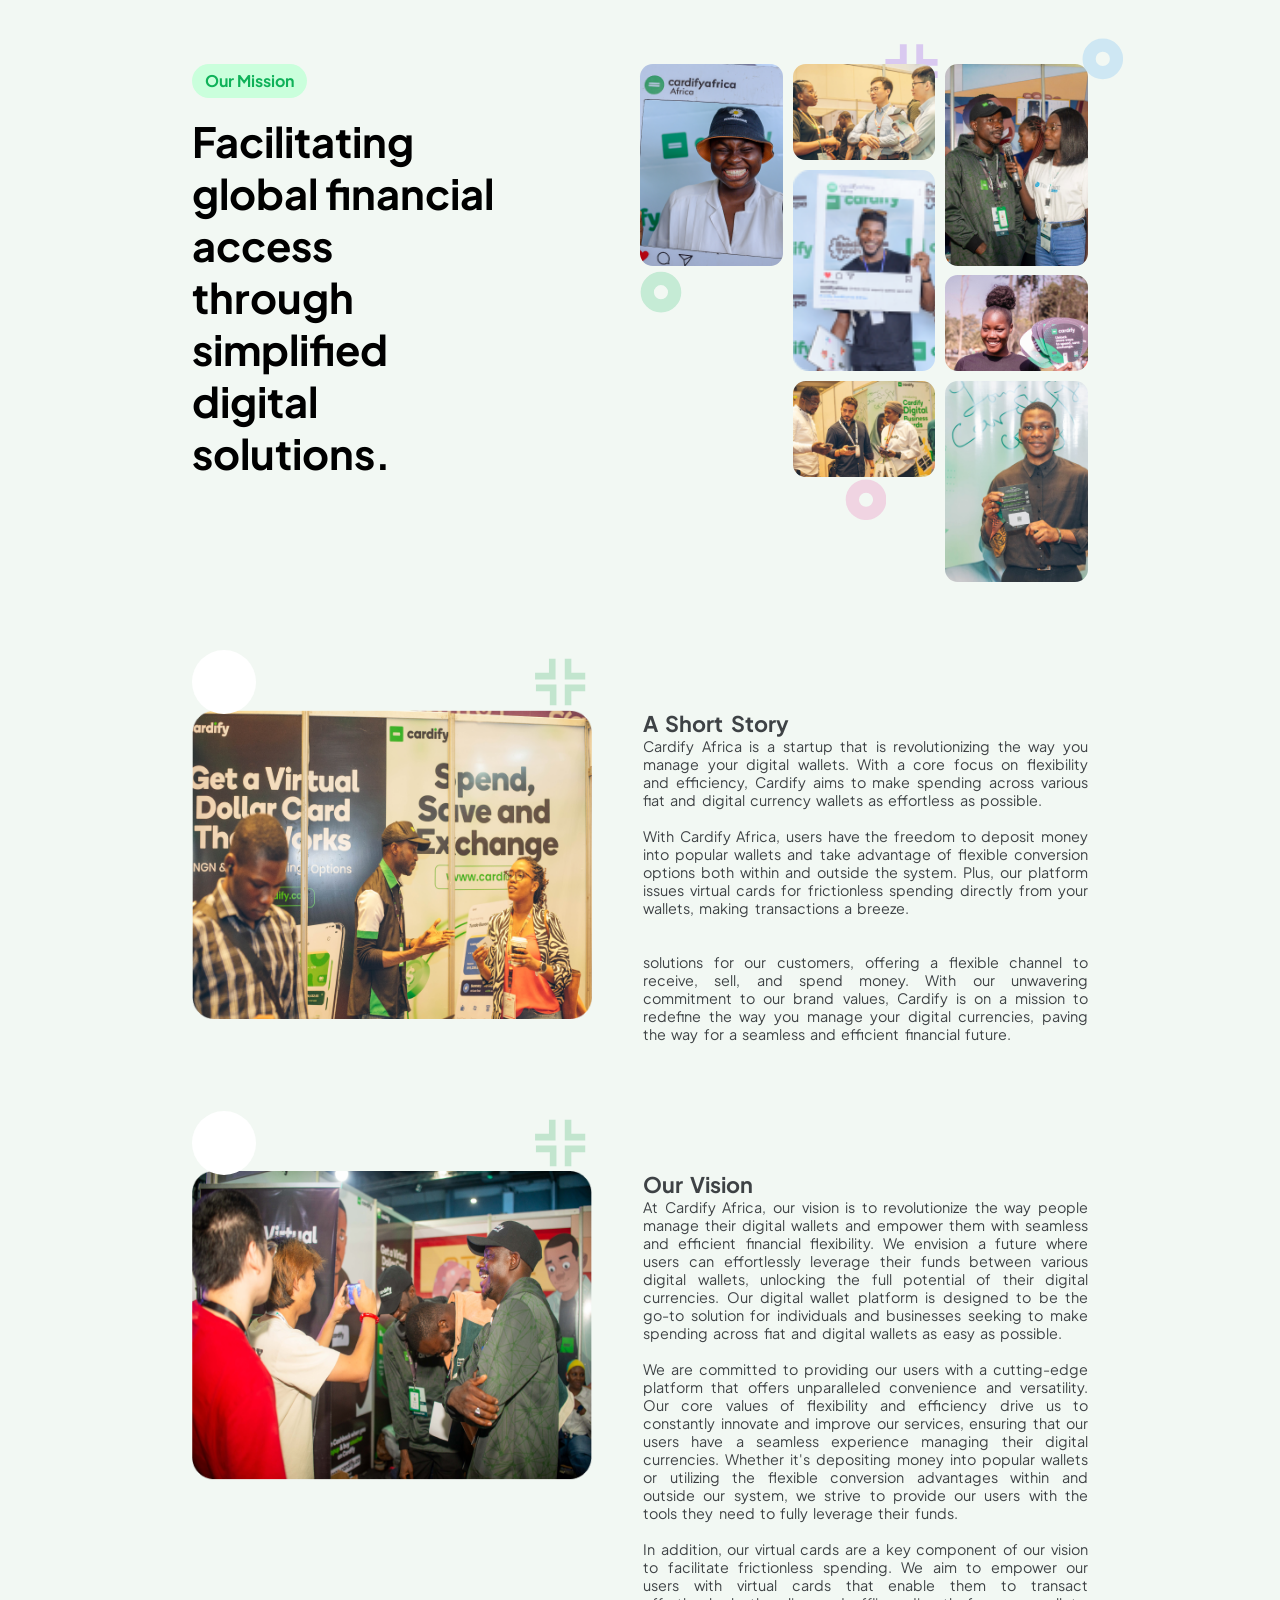
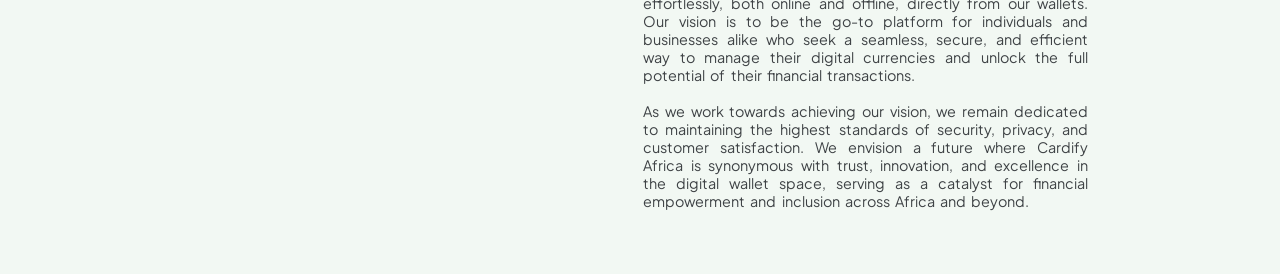
==== about.html @ 4c00d0de "setup and base styling: home and about page" ====
<!DOCTYPE html>
<html lang="en">

<head>
    <meta charset="UTF-8">
    <meta name="viewport" content="width=device-width, initial-scale=1.0">
    <title>About us | Cardify</title>
    <link rel="stylesheet" href="css/style.css">
    <link rel="stylesheet" href="css/globals.css">
    <link rel="stylesheet" href="css/about.css">
</head>

<body>

    <section class="our-mission">
        <div class="our-mission-first">
            <div class="tag-text">Our Mission</div>
            <p>
                Facilitating global financial access through simplified digital solutions.
            </p>
        </div>
        <div class="our-mission-second">
            <div class="grid-underlay">
                <div class="grid-float">
                    <svg width="100%" height="100%" viewBox="0 0 75 75" fill="none" xmlns="http://www.w3.org/2000/svg">
                        <g opacity="0.2">
                            <path d="M32.8881 34.0904H8.91211V26.3204H25.1921V9.81836H32.8881V34.0904Z"
                                fill="#7913E5" />
                            <path d="M67.6674 34.0904H43.6914V9.81836H51.3874V26.3204H67.6674V34.0904Z"
                                fill="#7913E5" />
                            <path d="M33.9233 64.4302H26.2273V47.9282H9.94727V40.1582H33.9233V64.4302Z"
                                fill="#7913E5" />
                            <path d="M51.3874 64.4302H43.6914V40.1582H67.6674V47.9282H51.3874V64.4302Z"
                                fill="#7913E5" />
                        </g>
                    </svg>
                </div>
                <div class="grid-float">
                    <svg width="100%" height="100%" viewBox="0 0 39 39" fill="none" xmlns="http://www.w3.org/2000/svg">
                        <path
                            d="M19.5008 32.4059C26.5838 32.4059 32.3258 26.6639 32.3258 19.5809C32.3258 12.4978 26.5838 6.75586 19.5008 6.75586C12.4177 6.75586 6.67578 12.4978 6.67578 19.5809C6.67578 26.6639 12.4177 32.4059 19.5008 32.4059Z"
                            stroke="#2295F2" stroke-opacity="0.17" stroke-width="12.35" />
                    </svg>

                </div>
                <div class="grid-float">
                    <svg width="100%" height="100%" viewBox="0 0 43 43" fill="none" xmlns="http://www.w3.org/2000/svg">
                        <path
                            d="M21.6698 36.0426C29.4858 36.0426 35.8219 29.7065 35.8219 21.8905C35.8219 14.0744 29.4858 7.73828 21.6698 7.73828C13.8537 7.73828 7.51758 14.0744 7.51758 21.8905C7.51758 29.7065 13.8537 36.0426 21.6698 36.0426Z"
                            stroke="#10B259" stroke-opacity="0.2" stroke-width="13.6957" />
                    </svg>

                </div>
                <div class="grid-float">
                    <svg width="100%" height="100%" viewBox="0 0 43 43" fill="none" xmlns="http://www.w3.org/2000/svg">
                        <path
                            d="M21.7498 35.5719C29.5659 35.5719 35.902 29.2358 35.902 21.4198C35.902 13.6037 29.5659 7.26758 21.7498 7.26758C13.9338 7.26758 7.59766 13.6037 7.59766 21.4198C7.59766 29.2358 13.9338 35.5719 21.7498 35.5719Z"
                            stroke="#E7439C" stroke-opacity="0.2" stroke-width="13.6957" />
                    </svg>
                </div>
            </div>
            <div class="our-mission-image-grid">
                <div class="our-mission-grid-image image-1"></div>
                <div class="our-mission-grid-image image-2"></div>
                <div class="our-mission-grid-image image-3"></div>
                <div class="our-mission-grid-image image-4"></div>
                <div class="our-mission-grid-image image-5"></div>
                <div class="our-mission-grid-image image-6"></div>
                <div class="our-mission-grid-image image-7"></div>
            </div>
        </div>
    </section>

    <section class="short-story">
        <div class="short-story-item">
            <div class="short-story-image-area">
                <img src="./images/about/imgi_24_about-us-image.png" alt="">
                <span>
                    <svg width="100%" height="99.89%" viewBox="0 0 77 76" fill="none" xmlns="http://www.w3.org/2000/svg">
                    <g opacity="0.2">
                    <path d="M33.1328 34.9602H8.50879V26.9802H25.2288V10.0322H33.1328V34.9602Z" fill="#069B40"/>
                    <path d="M68.8525 34.9602H44.2285V10.0322H52.1325V26.9802H68.8525V34.9602Z" fill="#069B40"/>
                    <path d="M34.1963 66.1204H26.2923V49.1724H9.57227V41.1924H34.1963V66.1204Z" fill="#069B40"/>
                    <path d="M52.1325 66.1204H44.2285V41.1924H68.8525V49.1724H52.1325V66.1204Z" fill="#069B40"/>
                    </g>
                    </svg>

                </span><span></span>
            </div>
            <div class="short-story-content-area">
                <h2>A Short Story</h2>
                <p>Cardify Africa is a startup that is revolutionizing the way you manage your digital wallets. With a
                    core focus on flexibility and efficiency, Cardify aims to make spending across various fiat and
                    digital currency wallets as effortless as possible.
                    <br>
                    <br>
                    With Cardify Africa, users have the freedom to deposit money into popular wallets and take advantage
                    of flexible conversion options both within and outside the system. Plus, our platform issues virtual
                    cards for frictionless spending directly from your wallets, making transactions a breeze.

                    <br>
                    <br>
                    <br>
                    solutions for our customers, offering a flexible channel to receive, sell, and spend money. With our
                    unwavering commitment to our brand values, Cardify is on a mission to redefine the way you manage
                    your digital currencies, paving the way for a seamless and efficient financial future.
                </p>
            </div>
        </div>
        <div class="short-story-item">
            <div class="short-story-image-area">
                <img src="./images/about/imgi_25_vision-image.png" alt="">
                <span>
                    <svg width="100%" height="99.89%" viewBox="0 0 77 76" fill="none" xmlns="http://www.w3.org/2000/svg">
                    <g opacity="0.2">
                    <path d="M33.1328 34.9602H8.50879V26.9802H25.2288V10.0322H33.1328V34.9602Z" fill="#069B40"/>
                    <path d="M68.8525 34.9602H44.2285V10.0322H52.1325V26.9802H68.8525V34.9602Z" fill="#069B40"/>
                    <path d="M34.1963 66.1204H26.2923V49.1724H9.57227V41.1924H34.1963V66.1204Z" fill="#069B40"/>
                    <path d="M52.1325 66.1204H44.2285V41.1924H68.8525V49.1724H52.1325V66.1204Z" fill="#069B40"/>
                    </g>
                    </svg>

                </span><span></span>
            </div>
            <div class="short-story-content-area">
                <h2>Our Vision</h2>
                <p>
                    At Cardify Africa, our vision is to revolutionize the way people manage their digital wallets and
                    empower them with seamless and efficient financial flexibility. We envision a future where users can
                    effortlessly leverage their funds between various digital wallets, unlocking the full potential of
                    their digital currencies. Our digital wallet platform is designed to be the go-to solution for
                    individuals and businesses seeking to make spending across fiat and digital wallets as easy as
                    possible.
                    <br>
                    <br>
                    We are committed to providing our users with a cutting-edge platform that offers unparalleled
                    convenience and versatility. Our core values of flexibility and efficiency drive us to constantly
                    innovate and improve our services, ensuring that our users have a seamless experience managing their
                    digital currencies. Whether it's depositing money into popular wallets or utilizing the flexible
                    conversion advantages within and outside our system, we strive to provide our users with the tools
                    they need to fully leverage their funds.

                    <br>
                    <br>
                    In addition, our virtual cards are a key component of our vision to facilitate frictionless
                    spending. We aim to empower our users with virtual cards that enable them to transact effortlessly,
                    both online and offline, directly from our wallets. Our vision is to be the go-to platform for
                    individuals and businesses alike who seek a seamless, secure, and efficient way to manage their
                    digital currencies and unlock the full potential of their financial transactions.

                    <br>
                    <br>
                    As we work towards achieving our vision, we remain dedicated to maintaining the highest standards of
                    security, privacy, and customer satisfaction. We envision a future where Cardify Africa is
                    synonymous with trust, innovation, and excellence in the digital wallet space, serving as a catalyst
                    for financial empowerment and inclusion across Africa and beyond.

                </p>
            </div>
        </div>
    </section>
</body>

</html>
---- css/style.css ----
/* Reset */
* {
  margin: 0;
  padding: 0;
  box-sizing: border-box;
  /* font-family: Inter, Arial, sans-serif; */
}


/* Body background (very important) */
body {
  /* display: flex; */
  /* justify-content: center; */
  background: #F2F8F3; /* light grey/purple tint like Cardify */
}

/* Header */
.header {
  width: 100%;
  padding: 16px 0;
  /* background: #ffffff; */
  /* border-bottom: 1px solid red; */
  display: flex;
  align-items: center;
  justify-content: space-between;
  /* position: absolute; */
}

/* Logo */
.logo img {
  width: 150px;
}

/* Nav */
.nav ul {
  display: flex;
  list-style: none;
  gap: 32px;
}

.nav a {
  text-decoration: none;
  color: black;
  font-size: 15px;
  font-weight: 500;
  transition: all 0.25s ease;
}

.nav a:hover {
  color: #111827; /* darker on hover */
}

/* CTA */
.cta {
  display: flex;
  align-items: center;
  gap: 12px;
  /* background-color: red; */
  font-size: 14px;
  font-weight: 500;
  padding: 10px 18px;
  border-radius: 8px;
  text-decoration: none ;
}

.btn1 {
    border: 1px solid black;
    text-decoration: none;
    padding: 12px 18px;
    border-radius: 8px;
    color: #111827;
}

.btn2 {
    border: 1px solid black;
    text-decoration: none;
    padding: 12px 18px;
    border-radius: 8px;
    color: #ffffff;
    background-color: #111827;
    font-weight: 500;
}

/* HERO-SECTION  */

/* Hero Section */
.hero {
  margin-top: 100px;
  display: flex;
  align-items: center;
  justify-content: center;
  gap: 30px;
}

/* Layout */
.hero-container {
  display: flex;
  align-items: center;
  justify-content: space-between;
  gap: 20px;
}

/* Text */
.hero-text {
    max-width: 350px;
}

/* Badge */
.badge {
  display: inline-block;
  background: #ede9fe;
  color: #7c3aed;
  padding: 6px 12px;
  font-size: 12px;
  border-radius: 20px;
  margin-bottom: 20px;
  font-weight: 600;
}

/* Heading */
.hero-text h1 {
  font-size: 50px;
  font-weight: 550;
  line-height: 1.1;
  letter-spacing: -1.5px;
  color: #111827;
  margin-bottom: 20px;
}

.hero-text h1 span {
    color: #22c55e;
}

/* Paragraph */
.hero-text p {
  font-size: 14px;
  font-weight: 100;
  line-height: 1.6;
  color: black;
}

/* Buttons */
.hero-buttons {
  display: flex;
  gap: 15px;
  margin-top: 20px;
}

.hero-buttons img {
    height: 45px;
    width: auto;
    cursor: pointer;

}

.store-btn {
    display: inline-block;
    /* border-radius: 8px; */
    /* overflow: hidden; */
}

.store-btn {
    border-radius: 12px;
    overflow: hidden;
}
/* Primary button
.btn.primary {
  background: #7c3aed;
  color: #fff;
} */

/* .btn.primary:hover {
  background: #6d28d9;
} */

/* Secondary button */


/* .btn.secondary:hover {
  background: #e5e7eb;
} */

/* Image */
.hero-image {
    /* border: 4px solid ; */
    flex: 1;
    text-align: right;
}
.hero-image img {
  width: 100%;
  max-width: 500px;
}

.tribe-section {
  padding: 100px 20px;
  background: #f6f7f9;
  text-align: center;
}
---- css/globals.css ----
@font-face {
    font-family: "cardify";
    src: url("/font/PlusJakartaSans-VariableFont_wght.ttf") format("truetype");
    /* font-style: normal; */
}

* {
    margin: 0;
    padding: 0;
    box-sizing: border-box;
    font-family: "cardify", "sans-serif";
    text-decoration: none;
}

:root {
    --gap-xs: 2rem;
    --gap-s: 4rem;
    --gap-m: 8rem;
    --gap-l: 16rem;
    --gap-xl: 32rem;

    --gap-x-xs: 2rem;
    --gap-x-s: 4rem;
    --gap-x-m: 8rem;
    --gap-x-l: 16rem;
    --gap-x-xl: 32rem;


    --bg-accent: #19CC3F;
    --bg-primary: #F2F8F3;
    --bg-secondary: #F2F8F3;
    --bg-tag: #CAFFDC;
    --bg-btn-primary: #122231;


    --stroke-primary: #EAEAEA;
    --stroke-accent: #9DDDB6;


    --text-primary: #000000;
    --text-accent: #0FB259;
    --text-white: #fff;
    --sub-text-primary: #3E4245;
}

html {
    font-size: 16px;
}

body {
    width: 100%;
    overflow-x: hidden !important;
}

.wrapper {
    width: 100%;
}

.tag-text {
    padding: 0.4rem 0.8rem;
    font-size: 1rem;
    color: var(--text-accent);
    background-color: var(--bg-tag);
    border-radius: 2rem;
    width: max-content;
    font-weight: bolder;
    margin-bottom: 1.1rem;
}
---- css/about.css ----
section.short-story,
section.our-mission {
    padding: var(--gap-s) calc(var(--gap-l) * 0.75);
    display: flex;
    justify-content: center;
    gap: var(--gap-m);
    background-color: var(--bg-primary);
}

section.our-mission .our-mission-first {
    display: flex;
    flex-direction: column;
    align-items: flex-start;
    flex: 1;
}

section.our-mission .our-mission-first p {
    font-size: 2.6rem;
    font-weight: bolder;
    margin-right: 0.8rem;
}

section.our-mission .our-mission-second {
    min-width: clamp(10rem, 28rem, 95vw);
    position: relative;
    min-height: 30rem;
}

section.our-mission .our-mission-second .grid-underlay {
    width: 100%;
    height: 100%;
    position: absolute;
    z-index: 0;
}

section.our-mission .our-mission-second .grid-float {
    position: absolute;
    width: 2.6rem;
    height: 2.6rem;
}

section.our-mission .our-mission-second .grid-float:nth-child(1) {
    top: -1rem;
    right: 35%;
    transform: scale(1.6);
}

section.our-mission .our-mission-second .grid-float:nth-child(2) {
    right: -2.2rem;
    top: -5%;
}

section.our-mission .our-mission-second .grid-float:nth-child(3) {
    top: 40%;
    left: 0;
}

section.our-mission .our-mission-second .grid-float:nth-child(4) {
    bottom: 12%;
    right: 45%;
}

.our-mission-second .our-mission-image-grid {
    display: grid;
    grid-template-columns: repeat(3, 1fr);
    grid-template-rows: repeat(5, 6rem);
    grid-template-areas:
    "a b c"
    "a d c"
    ". d e"
    ". f g"
    ". . g";
    grid-gap: 0.6rem;
    width: 100%;
    height: max-content;
}

.our-mission-second .our-mission-image-grid .our-mission-grid-image {
    border-radius: 0.8rem;
    background-size: cover;
    background-repeat: no-repeat;
    cursor: pointer;
    position: relative;
    transition: all .2s linear;
}

.our-mission-second .our-mission-image-grid .our-mission-grid-image:hover {
    transform: scale(1.2);
    box-shadow: 3px 3px 8px #3e3e3e7b;
    z-index: 2;
}

.our-mission-second .our-mission-image-grid:hover .our-mission-grid-image:not(:hover) {
    filter: blur(2px);
}

.our-mission-second .our-mission-image-grid .image-1 {
    grid-area: a;
    background-image: url(/images/about/imgi_15_image-1.png);
}

.our-mission-second .our-mission-image-grid .image-2 {
    grid-area: b;
    background-image: url(/images/about/imgi_16_image-2.png);
}

.our-mission-second .our-mission-image-grid .image-3 {
    grid-area: c;
    background-image: url(/images/about/imgi_17_image-3.png);
}

.our-mission-second .our-mission-image-grid .image-4 {
    grid-area: d;
    background-image: url(/images/about/imgi_18_image-4.png);
}

.our-mission-second .our-mission-image-grid .image-5 {
    grid-area: e;
    background-image: url(/images/about/imgi_19_image-5.png);
}

.our-mission-second .our-mission-image-grid .image-6 {
    grid-area: f;
    background-image: url(/images/about/imgi_20_image-6.png);
}

.our-mission-second .our-mission-image-grid .image-7 {
    grid-area: g;
    background-image: url(/images/about/imgi_21_image-7.png);
}

section.short-story {
    flex-direction: column;
    gap: var(--gap-m);
}

section.short-story .short-story-item {
    width: 100%;
    display: flex;
    gap: calc(var(--gap-s) * 0.8);
}

section.short-story .short-story-content-area {
    font-weight: light;
    word-spacing: 0.2rem;
    font-size: 0.9rem;
    flex: 1;
    color: var(--sub-text-primary);
    text-align: justify;
}

section.short-story .short-story-content-area h2 {
    width: 100%;
    text-align: start;
}

section.short-story .short-story-image-area {
    position: relative;
    display: flex;
    flex-direction: column;
    align-items: center;
    width: 25rem;
}

section.short-story .short-story-image-area span{
    position: absolute;
    top: -3.8rem;
    width: 4rem;
    height: 4rem;
    z-index: 0;
}

section.short-story .short-story-image-area span:first-of-type{
    right: 0;
}

section.short-story .short-story-image-area span:last-of-type{
    background-color: var(--text-white);
    border-radius: 50%;
    left: 0;
}
section.short-story .short-story-image-area img {
    position: relative;
    width: 100%;
}
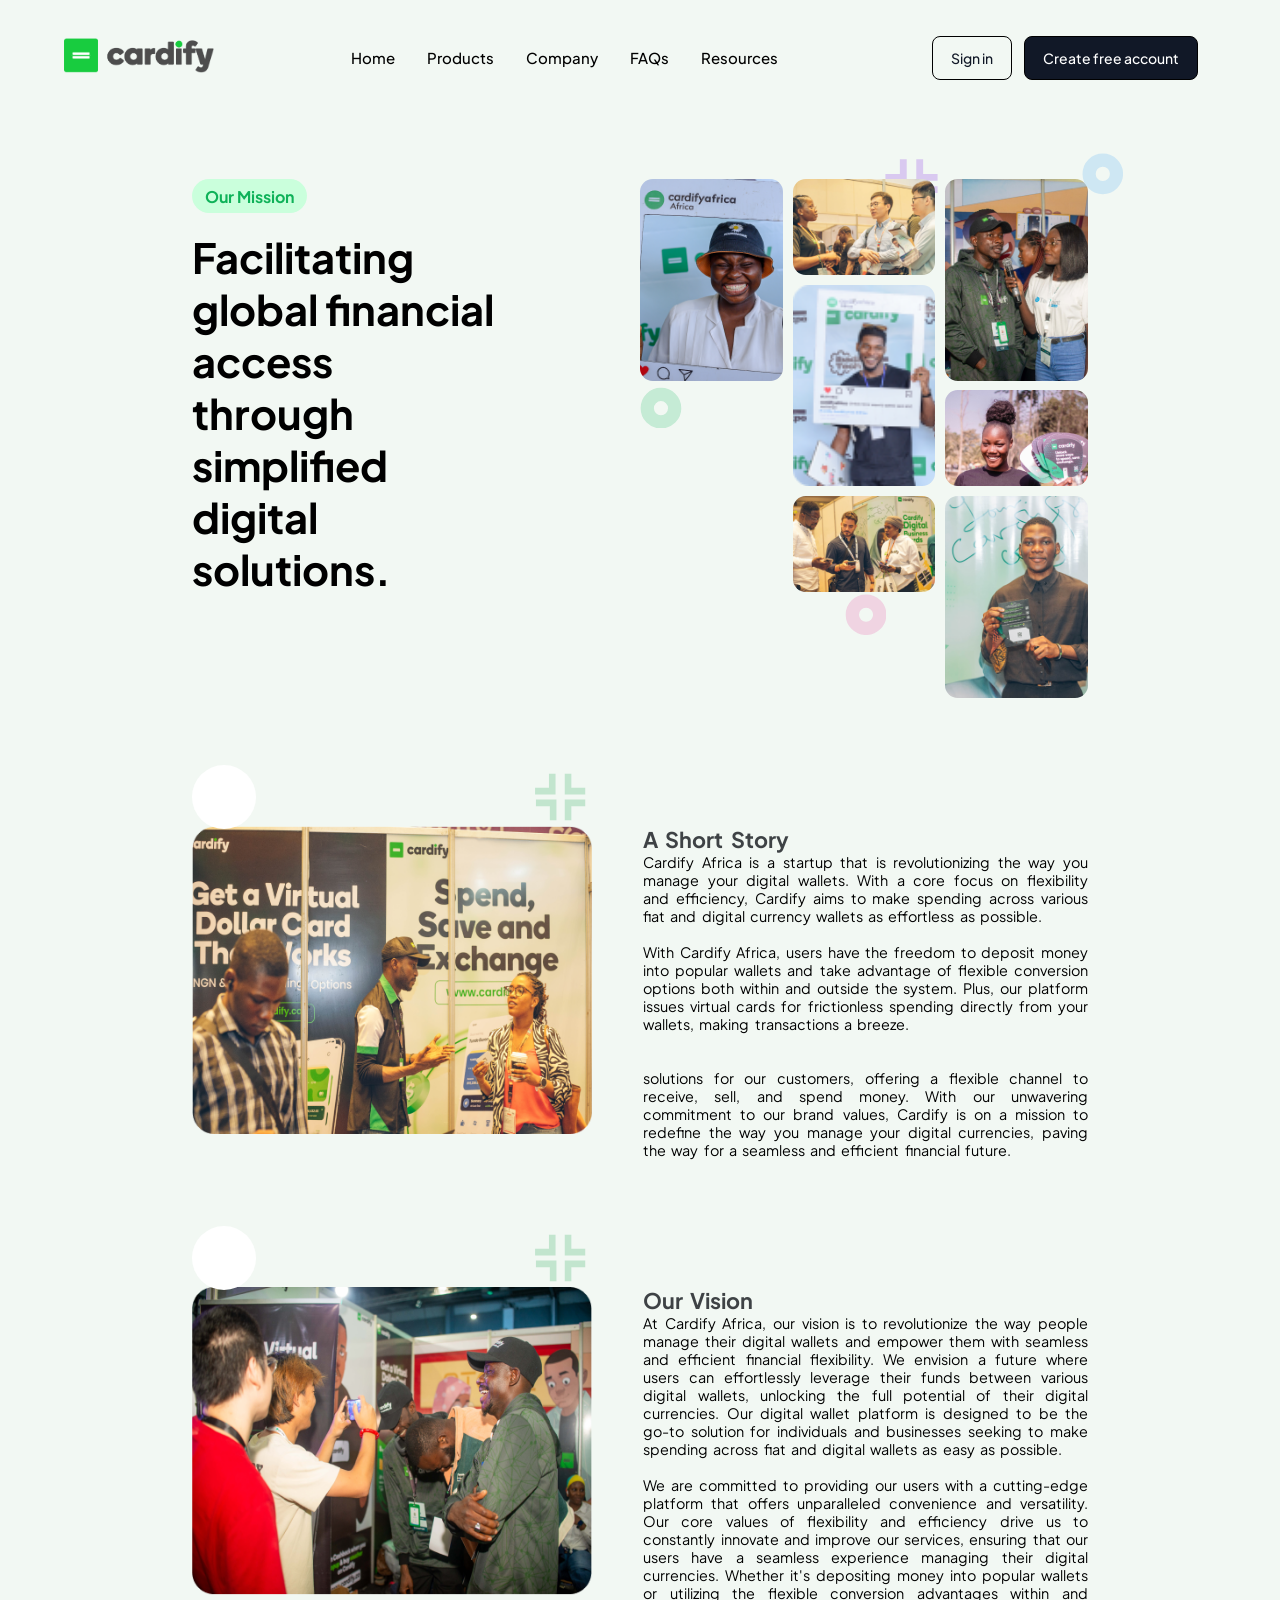
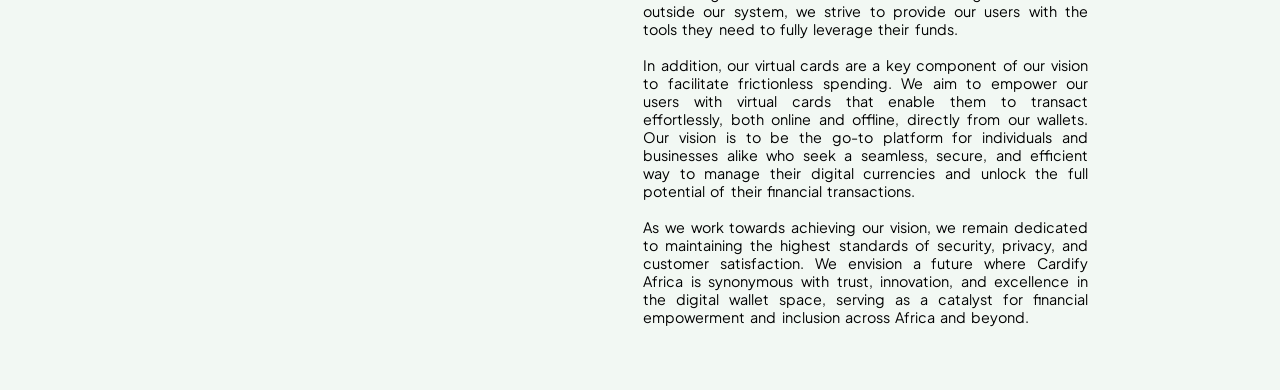
==== commit 06e31e23: "setup and base styling for faq, contacts, and privacy pages. update gap system" ====
--- a/about.html
+++ b/about.html
@@ -8,9 +8,35 @@
     <link rel="stylesheet" href="css/style.css">
     <link rel="stylesheet" href="css/globals.css">
     <link rel="stylesheet" href="css/about.css">
+
+    <link rel="shortcut icon" href="./images/logo-icon.png" type="image/x-icon">
 </head>
 
 <body>
+        <header class="header">
+
+            <!-- Logo -->
+            <div class="logo">
+                <img src="./image/imgi_1_CardifyLogo.png" alt="logo">
+            </div>
+
+            <!-- Navigation -->
+            <nav class="nav">
+                <ul>
+                    <li><a href="#">Home</a></li>
+                    <li><a href="#">Products</a></li>
+                    <li><a href="#">Company</a></li>
+                    <li><a href="#">FAQs</a></li>
+                    <li><a href="#">Resources</a></li>
+                </ul>
+            </nav>
+
+            <!-- CTA Button -->
+            <div class="cta">
+                <a href="#" class="btn1">Sign in</a>
+                <a href="#" class="btn2">Create free account</a>
+            </div>
+        </header>
 
     <section class="our-mission">
         <div class="our-mission-first">
--- a/css/style.css
+++ b/css/style.css
@@ -24,6 +24,11 @@
   align-items: center;
   justify-content: space-between;
   /* position: absolute; */
+}
+
+
+header.header {
+  padding: calc(var(--gap-x-s) * 0.4) var(--gap-x-s);
 }
 
 /* Logo */
@@ -195,4 +200,138 @@
   padding: 100px 20px;
   background: #f6f7f9;
   text-align: center;
+}
+
+
+/* SHARED STYLES */
+
+section.short-story,
+section.our-mission {
+    padding: var(--gap-s) calc(var(--gap-l) * 0.75);
+    display: flex;
+    justify-content: center;
+    gap: var(--gap-m);
+    background-color: var(--bg-primary);
+}
+
+section.our-mission .our-mission-first {
+    display: flex;
+    flex-direction: column;
+    align-items: flex-start;
+    flex: 1;
+}
+
+section.our-mission .our-mission-first p {
+    font-size: 2.6rem;
+    font-weight: bolder;
+    margin-right: 0.8rem;
+}
+
+section.our-mission .our-mission-second {
+    min-width: clamp(10rem, 28rem, 95vw);
+    position: relative;
+    min-height: 30rem;
+}
+
+section.our-mission .our-mission-second .grid-underlay {
+    width: 100%;
+    height: 100%;
+    position: absolute;
+    z-index: 0;
+}
+
+section.our-mission .our-mission-second .grid-float {
+    position: absolute;
+    width: 2.6rem;
+    height: 2.6rem;
+}
+
+section.our-mission .our-mission-second .grid-float:nth-child(1) {
+    top: -1rem;
+    right: 35%;
+    transform: scale(1.6);
+}
+
+section.our-mission .our-mission-second .grid-float:nth-child(2) {
+    right: -2.2rem;
+    top: -5%;
+}
+
+section.our-mission .our-mission-second .grid-float:nth-child(3) {
+    top: 40%;
+    left: 0;
+}
+
+section.our-mission .our-mission-second .grid-float:nth-child(4) {
+    bottom: 12%;
+    right: 45%;
+}
+
+.our-mission-second .our-mission-image-grid {
+    display: grid;
+    grid-template-columns: repeat(3, 1fr);
+    grid-template-rows: repeat(5, 6rem);
+    grid-template-areas:
+    "a b c"
+    "a d c"
+    ". d e"
+    ". f g"
+    ". . g";
+    grid-gap: 0.6rem;
+    width: 100%;
+    height: max-content;
+}
+
+.our-mission-second .our-mission-image-grid .our-mission-grid-image {
+    border-radius: 0.8rem;
+    background-size: cover;
+    background-repeat: no-repeat;
+    cursor: pointer;
+    position: relative;
+    transition: all .2s linear;
+}
+
+.our-mission-second .our-mission-image-grid .our-mission-grid-image:hover {
+    transform: scale(1.2);
+    box-shadow: 3px 3px 8px #3e3e3e7b;
+    z-index: 2;
+}
+
+.our-mission-second .our-mission-image-grid:hover .our-mission-grid-image:not(:hover) {
+    filter: blur(2px);
+}
+
+.our-mission-second .our-mission-image-grid .image-1 {
+    grid-area: a;
+    background-image: url(/images/about/imgi_15_image-1.png);
+}
+
+.our-mission-second .our-mission-image-grid .image-2 {
+    grid-area: b;
+    background-image: url(/images/about/imgi_16_image-2.png);
+}
+
+.our-mission-second .our-mission-image-grid .image-3 {
+    grid-area: c;
+    background-image: url(/images/about/imgi_17_image-3.png);
+}
+
+.our-mission-second .our-mission-image-grid .image-4 {
+    grid-area: d;
+    background-image: url(/images/about/imgi_18_image-4.png);
+}
+
+.our-mission-second .our-mission-image-grid .image-5 {
+    grid-area: e;
+    background-image: url(/images/about/imgi_19_image-5.png);
+}
+
+.our-mission-second .our-mission-image-grid .image-6 {
+    grid-area: f;
+    background-image: url(/images/about/imgi_20_image-6.png);
+}
+
+.our-mission-second .our-mission-image-grid .image-7 {
+    grid-area: g;
+    background-image: url(/images/about/imgi_21_image-7.png);
 }
--- a/css/globals.css
+++ b/css/globals.css
@@ -66,3 +66,44 @@
     font-weight: bolder;
     margin-bottom: 1.1rem;
 }
+
+p {
+    color: var(--text-primary);
+}
+
+@media screen and (max-width: 900px) {
+    :root {
+        --gap-x-xs: 1rem;
+        --gap-x-s: 2rem;
+        --gap-x-m: 4rem;
+        --gap-x-l: 8rem;
+        --gap-x-xl: 16rem;
+    }
+}
+
+@media screen and (max-width: 768px) {
+    html {
+        font-size: 12px;
+    }
+
+    :root {
+        --gap-x-xs: 0.5rem;
+        --gap-x-s: 1rem;
+        --gap-x-m: 2rem;
+        --gap-x-l: 4rem;
+        --gap-x-xl: 8rem;
+    }
+}
+
+@media screen and (max-width: 576px) {
+    html {
+        font-size: 10px;
+    }
+    :root {
+        --gap-x-xs: 0.25rem;
+        --gap-x-s: 0.5rem;
+        --gap-x-m: 1rem;
+        --gap-x-l: 2rem;
+        --gap-x-xl: 4rem;
+    }
+}
--- a/css/about.css
+++ b/css/about.css
@@ -1,133 +1,3 @@
-section.short-story,
-section.our-mission {
-    padding: var(--gap-s) calc(var(--gap-l) * 0.75);
-    display: flex;
-    justify-content: center;
-    gap: var(--gap-m);
-    background-color: var(--bg-primary);
-}
-
-section.our-mission .our-mission-first {
-    display: flex;
-    flex-direction: column;
-    align-items: flex-start;
-    flex: 1;
-}
-
-section.our-mission .our-mission-first p {
-    font-size: 2.6rem;
-    font-weight: bolder;
-    margin-right: 0.8rem;
-}
-
-section.our-mission .our-mission-second {
-    min-width: clamp(10rem, 28rem, 95vw);
-    position: relative;
-    min-height: 30rem;
-}
-
-section.our-mission .our-mission-second .grid-underlay {
-    width: 100%;
-    height: 100%;
-    position: absolute;
-    z-index: 0;
-}
-
-section.our-mission .our-mission-second .grid-float {
-    position: absolute;
-    width: 2.6rem;
-    height: 2.6rem;
-}
-
-section.our-mission .our-mission-second .grid-float:nth-child(1) {
-    top: -1rem;
-    right: 35%;
-    transform: scale(1.6);
-}
-
-section.our-mission .our-mission-second .grid-float:nth-child(2) {
-    right: -2.2rem;
-    top: -5%;
-}
-
-section.our-mission .our-mission-second .grid-float:nth-child(3) {
-    top: 40%;
-    left: 0;
-}
-
-section.our-mission .our-mission-second .grid-float:nth-child(4) {
-    bottom: 12%;
-    right: 45%;
-}
-
-.our-mission-second .our-mission-image-grid {
-    display: grid;
-    grid-template-columns: repeat(3, 1fr);
-    grid-template-rows: repeat(5, 6rem);
-    grid-template-areas:
-    "a b c"
-    "a d c"
-    ". d e"
-    ". f g"
-    ". . g";
-    grid-gap: 0.6rem;
-    width: 100%;
-    height: max-content;
-}
-
-.our-mission-second .our-mission-image-grid .our-mission-grid-image {
-    border-radius: 0.8rem;
-    background-size: cover;
-    background-repeat: no-repeat;
-    cursor: pointer;
-    position: relative;
-    transition: all .2s linear;
-}
-
-.our-mission-second .our-mission-image-grid .our-mission-grid-image:hover {
-    transform: scale(1.2);
-    box-shadow: 3px 3px 8px #3e3e3e7b;
-    z-index: 2;
-}
-
-.our-mission-second .our-mission-image-grid:hover .our-mission-grid-image:not(:hover) {
-    filter: blur(2px);
-}
-
-.our-mission-second .our-mission-image-grid .image-1 {
-    grid-area: a;
-    background-image: url(/images/about/imgi_15_image-1.png);
-}
-
-.our-mission-second .our-mission-image-grid .image-2 {
-    grid-area: b;
-    background-image: url(/images/about/imgi_16_image-2.png);
-}
-
-.our-mission-second .our-mission-image-grid .image-3 {
-    grid-area: c;
-    background-image: url(/images/about/imgi_17_image-3.png);
-}
-
-.our-mission-second .our-mission-image-grid .image-4 {
-    grid-area: d;
-    background-image: url(/images/about/imgi_18_image-4.png);
-}
-
-.our-mission-second .our-mission-image-grid .image-5 {
-    grid-area: e;
-    background-image: url(/images/about/imgi_19_image-5.png);
-}
-
-.our-mission-second .our-mission-image-grid .image-6 {
-    grid-area: f;
-    background-image: url(/images/about/imgi_20_image-6.png);
-}
-
-.our-mission-second .our-mission-image-grid .image-7 {
-    grid-area: g;
-    background-image: url(/images/about/imgi_21_image-7.png);
-}
 
 section.short-story {
     flex-direction: column;
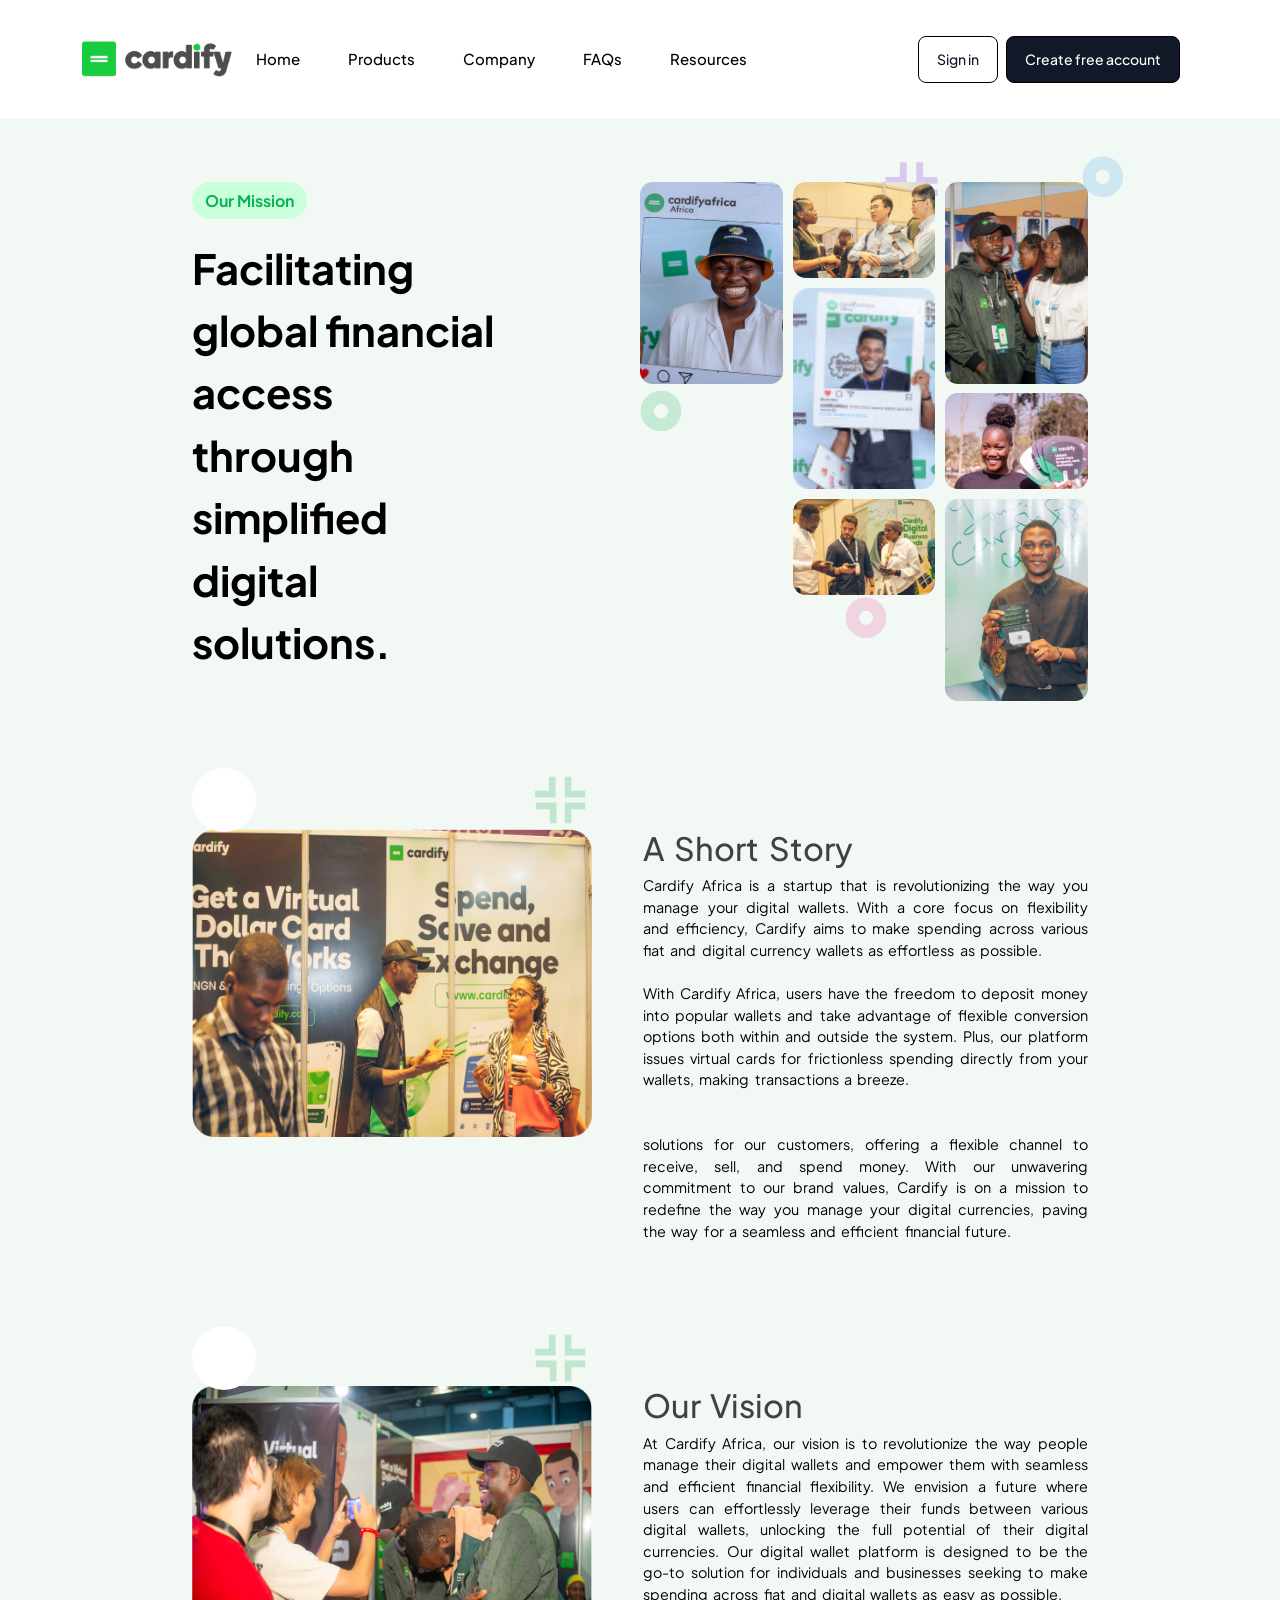
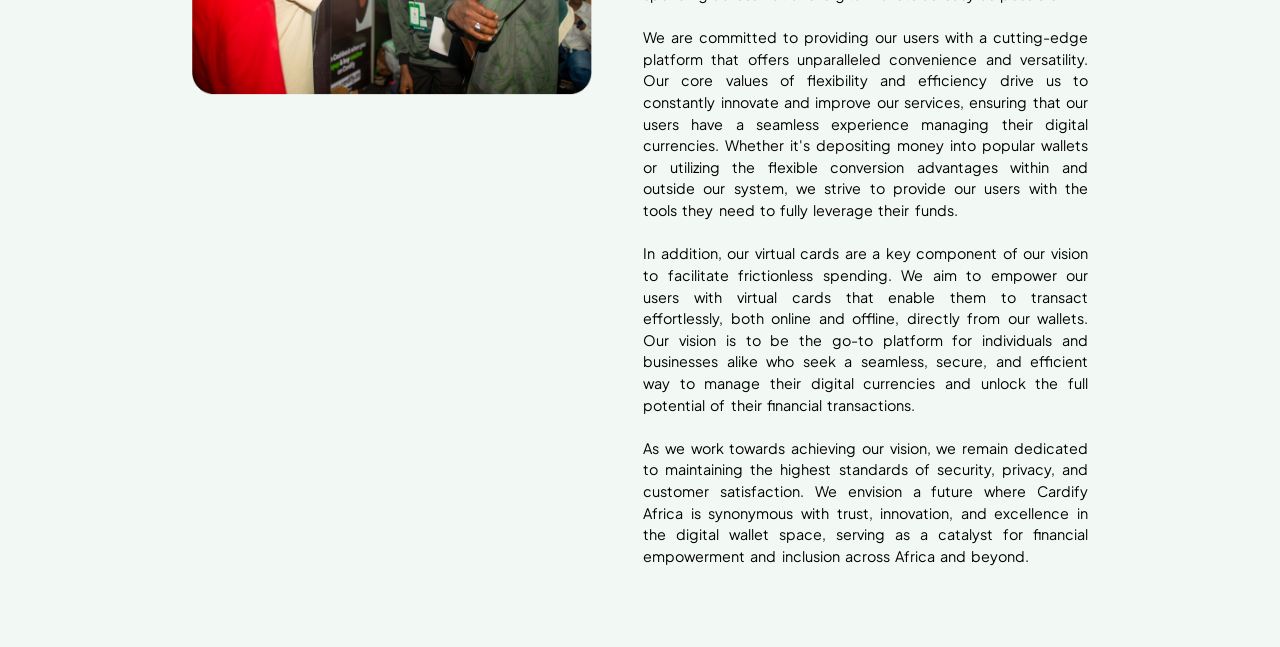
==== commit a0ccfffb: "feat: add bootstrap responsiveness" ====
--- a/about.html
+++ b/about.html
@@ -9,36 +9,50 @@
     <link rel="stylesheet" href="css/globals.css">
     <link rel="stylesheet" href="css/about.css">
 
+    <link href="https://cdn.jsdelivr.net/npm/bootstrap@5.3.0/dist/css/bootstrap.min.css" rel="stylesheet">
     <link rel="shortcut icon" href="./images/logo-icon.png" type="image/x-icon">
+    <script src="https://cdn.jsdelivr.net/npm/bootstrap@5.3.0/dist/js/bootstrap.bundle.min.js"></script>
 </head>
 
 <body>
-        <header class="header">
-
-            <!-- Logo -->
-            <div class="logo">
-                <img src="./image/imgi_1_CardifyLogo.png" alt="logo">
-            </div>
+<header class="header navbar navbar-expand-lg">
+    <div class="container">
+
+        <!-- Logo -->
+        <a class="navbar-brand logo" href="#">
+            <img src="./image/imgi_1_CardifyLogo.png" alt="logo" class="img-fluid">
+        </a>
+
+        <!-- Mobile Toggle Button -->
+        <button class="navbar-toggler" type="button" data-bs-toggle="collapse" data-bs-target="#mainNav">
+            <span class="navbar-toggler-icon"></span>
+        </button>
+
+        <!-- Navigation + CTA Wrapper -->
+        <div class="collapse navbar-collapse justify-content-between" id="mainNav">
 
             <!-- Navigation -->
             <nav class="nav">
-                <ul>
-                    <li><a href="#">Home</a></li>
-                    <li><a href="#">Products</a></li>
-                    <li><a href="#">Company</a></li>
-                    <li><a href="#">FAQs</a></li>
-                    <li><a href="#">Resources</a></li>
+                <ul class="navbar-nav mx-auto">
+                    <li class="nav-item"><a class="nav-link" href="./index.html">Home</a></li>
+                    <li class="nav-item"><a class="nav-link" href="#">Products</a></li>
+                    <li class="nav-item"><a class="nav-link" href="#">Company</a></li>
+                    <li class="nav-item"><a class="nav-link" href="./faq.html">FAQs</a></li>
+                    <li class="nav-item"><a class="nav-link" href="#">Resources</a></li>
                 </ul>
             </nav>
 
-            <!-- CTA Button -->
-            <div class="cta">
+            <!-- CTA -->
+            <div class="cta d-flex gap-2">
                 <a href="#" class="btn1">Sign in</a>
                 <a href="#" class="btn2">Create free account</a>
             </div>
-        </header>
-
-    <section class="our-mission">
+
+        </div>
+    </div>
+</header>
+
+    <section class="our-mission flex-x">
         <div class="our-mission-first">
             <div class="tag-text">Our Mission</div>
             <p>
@@ -98,7 +112,7 @@
     </section>
 
     <section class="short-story">
-        <div class="short-story-item">
+        <div class="short-story-item flex-x" >
             <div class="short-story-image-area">
                 <img src="./images/about/imgi_24_about-us-image.png" alt="">
                 <span>
@@ -133,7 +147,7 @@
                 </p>
             </div>
         </div>
-        <div class="short-story-item">
+        <div class="short-story-item flex-x">
             <div class="short-story-image-area">
                 <img src="./images/about/imgi_25_vision-image.png" alt="">
                 <span>
--- a/css/style.css
+++ b/css/style.css
@@ -28,7 +28,8 @@
 
 
 header.header {
-  padding: calc(var(--gap-x-s) * 0.4) var(--gap-x-s);
+  padding: calc(var(--gap-s) * 0.4) var(--gap-x-s);
+  /* display: none !important; */
 }
 
 /* Logo */
@@ -124,7 +125,7 @@
 
 /* Heading */
 .hero-text h1 {
-  font-size: 50px;
+  font-size: 3rem;
   font-weight: 550;
   line-height: 1.1;
   letter-spacing: -1.5px;
@@ -132,8 +133,7 @@
   margin-bottom: 20px;
 }
 
-.hero-text h1 span {
-    color: #22c55e;
+.hero-text h1 span { color: #22c55e;
 }
 
 /* Paragraph */
@@ -152,7 +152,7 @@
 }
 
 .hero-buttons img {
-    height: 45px;
+    height: 3.2rem;
     width: auto;
     cursor: pointer;
 
@@ -207,7 +207,7 @@
 
 section.short-story,
 section.our-mission {
-    padding: var(--gap-s) calc(var(--gap-l) * 0.75);
+    padding: var(--gap-s) calc(var(--gap-x-l) * 0.75);
     display: flex;
     justify-content: center;
     gap: var(--gap-m);
@@ -334,4 +334,35 @@
 .our-mission-second .our-mission-image-grid .image-7 {
     grid-area: g;
     background-image: url(/images/about/imgi_21_image-7.png);
+}
+
+@media screen and (max-width: 950px) {
+
+.cta.d-flex.gap-2 {
+  justify-content: center;
+  margin-top: 2rem;
+}
+}
+
+@media screen and (max-width: 900px) {
+
+
+.hero-buttons {
+  justify-content: center;
+}
+
+
+  section {
+    padding-left: 0.8rem;
+    padding-right: 0.8rem;
+  }
+
+.hero-container { 
+  flex-direction: column;
+  gap: 20px;
+}
+
+.hero-text h1 {
+  font-size: 2.6rem;
+}
 }
--- a/css/globals.css
+++ b/css/globals.css
@@ -106,4 +106,16 @@
         --gap-x-l: 2rem;
         --gap-x-xl: 4rem;
     }
+}
+
+@media screen and (max-width: 900px) {
+
+    .flex-x { 
+        flex-direction: column;
+        gap: 20px;
+    }
+
+    .flex-x>div {
+        width: 100%;
+    }
 }
